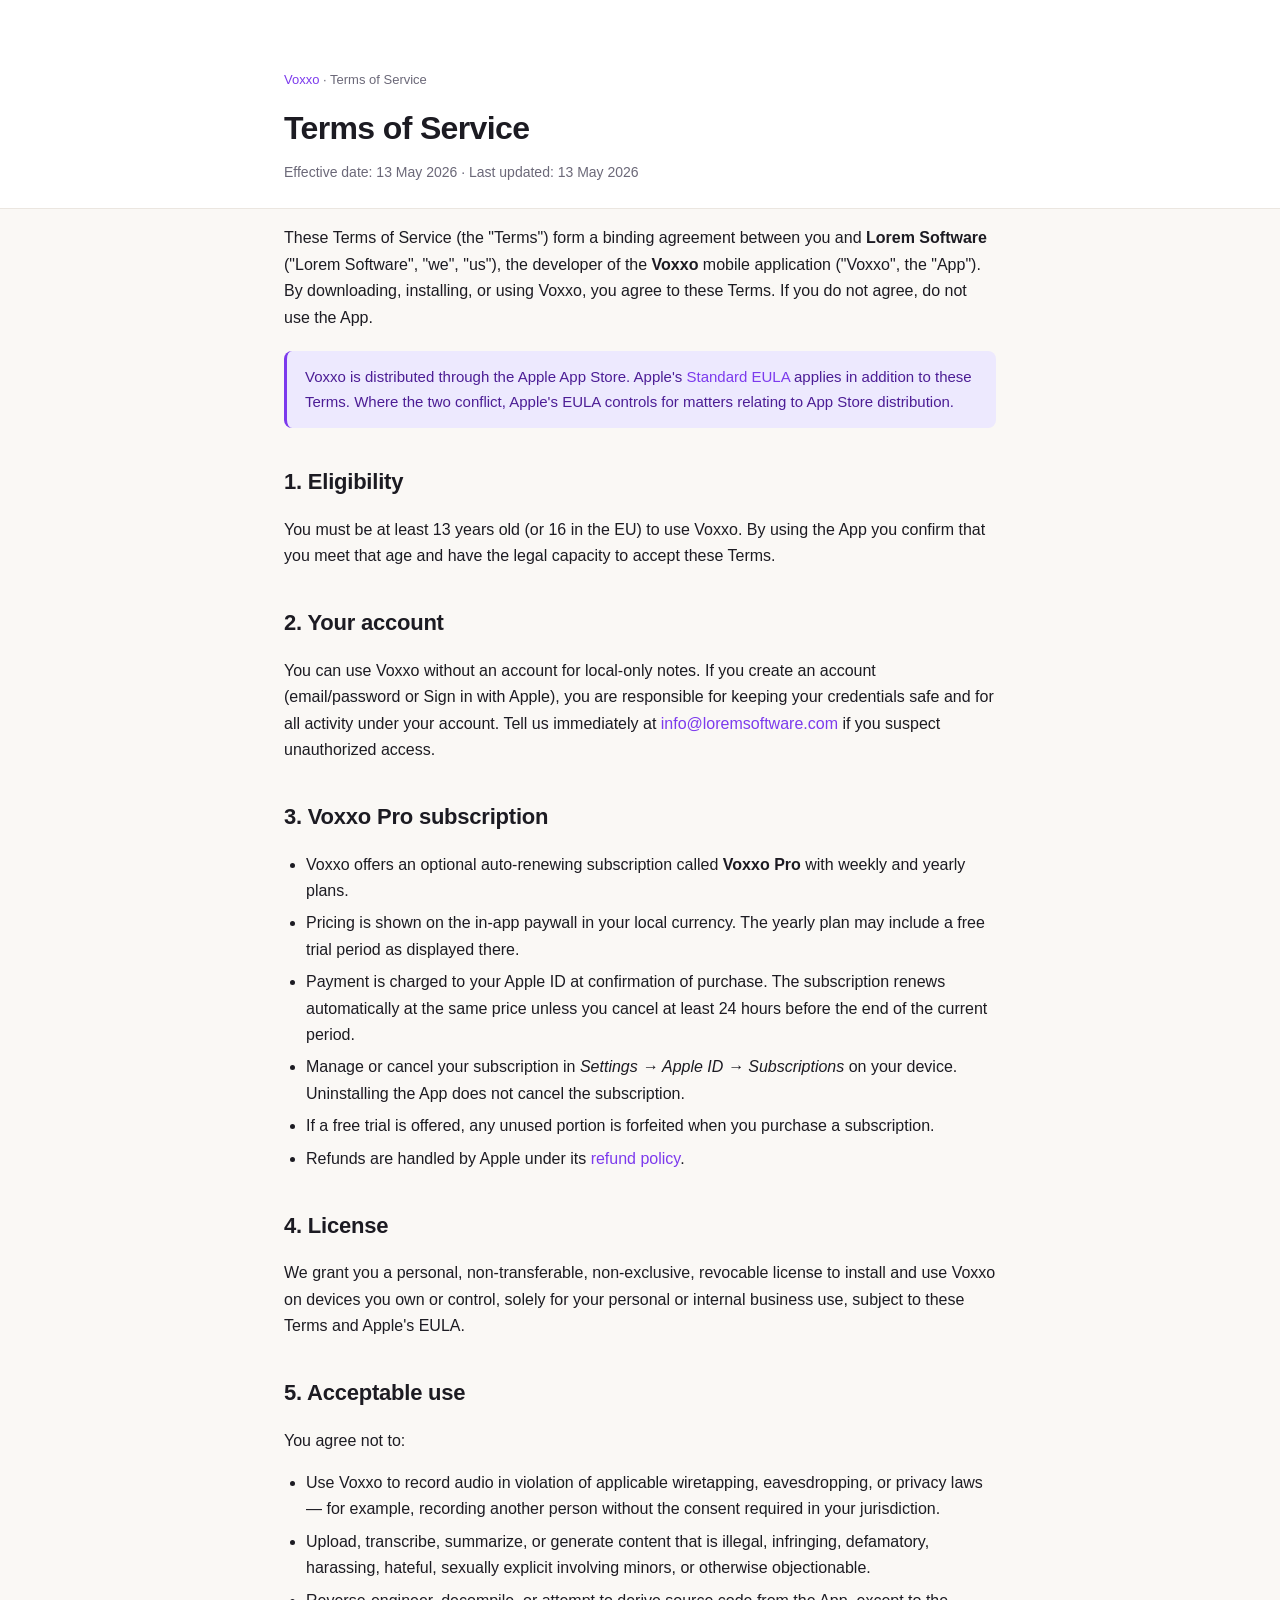
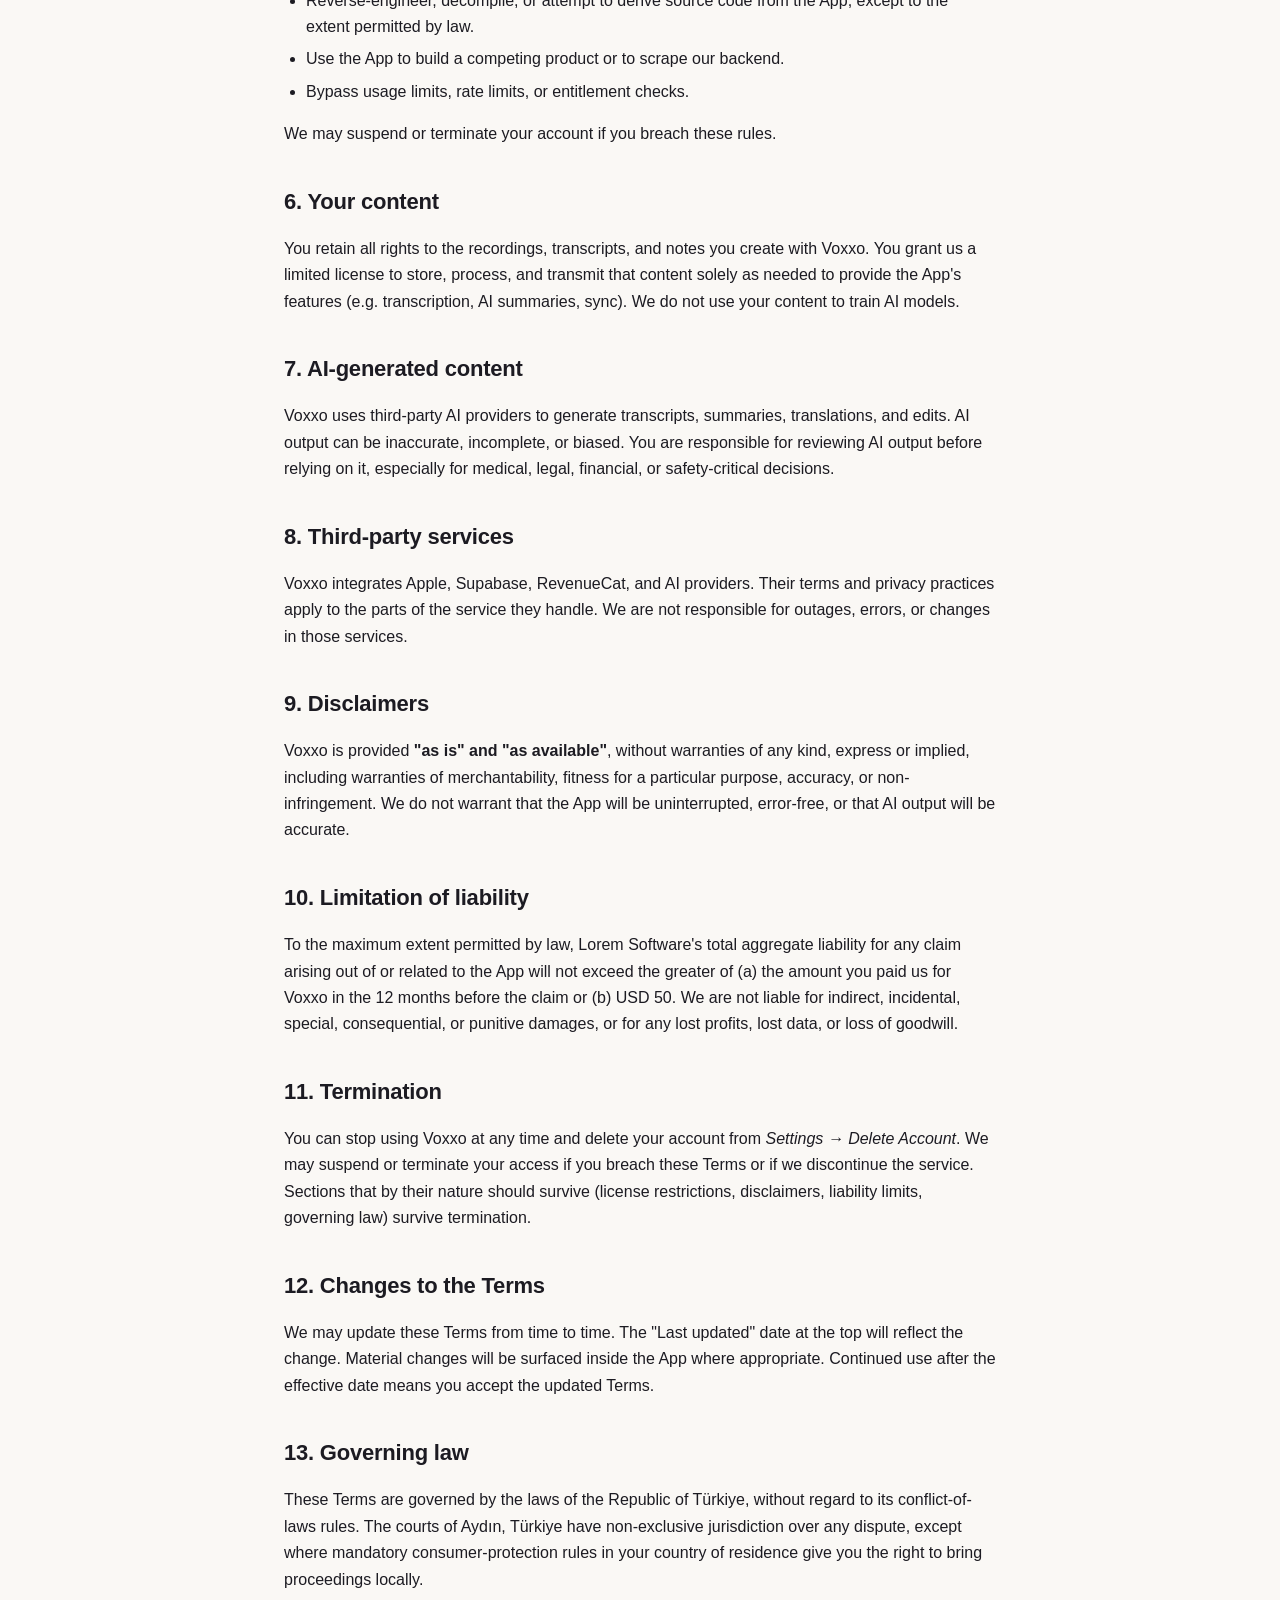
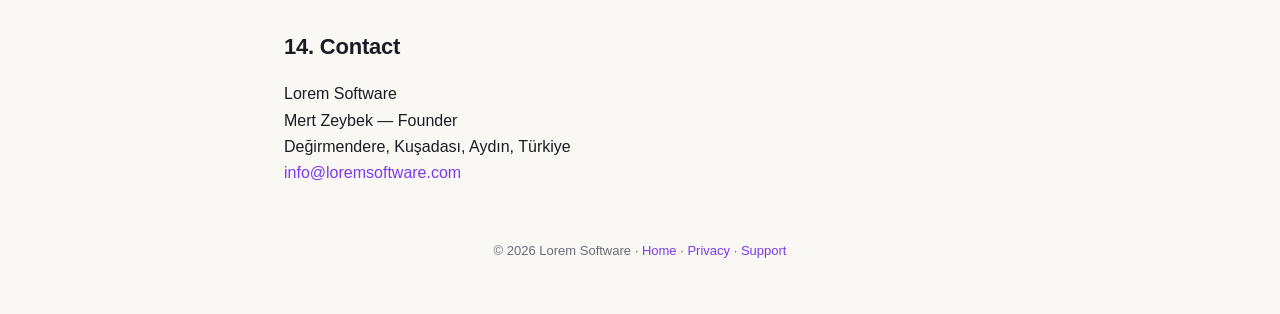
==== terms.html @ 81564e31 "first commit — Voxxo landing & privacy pages Co-Authored-By: Claude Sonnet 4.6 <noreply@anthropic.co" ====
<!DOCTYPE html>
<html lang="en">
<head>
  <meta charset="UTF-8" />
  <meta name="viewport" content="width=device-width, initial-scale=1.0" />
  <title>Terms of Service — Voxxo</title>
  <meta name="description" content="The terms that govern your use of Voxxo." />
  <link rel="stylesheet" href="style.css" />
</head>
<body>
  <div class="page-header">
    <div class="container">
      <p class="crumbs"><a href="index.html">Voxxo</a> · Terms of Service</p>
      <h1>Terms of Service</h1>
      <p class="updated">Effective date: 13 May 2026 · Last updated: 13 May 2026</p>
    </div>
  </div>

  <main class="container">
    <p>
      These Terms of Service (the "Terms") form a binding agreement between you and <strong>Lorem Software</strong>
      ("Lorem Software", "we", "us"), the developer of the <strong>Voxxo</strong> mobile application ("Voxxo", the "App").
      By downloading, installing, or using Voxxo, you agree to these Terms. If you do not agree, do not use the App.
    </p>

    <div class="callout">
      Voxxo is distributed through the Apple App Store. Apple's
      <a href="https://www.apple.com/legal/internet-services/itunes/dev/stdeula/">Standard EULA</a> applies in
      addition to these Terms. Where the two conflict, Apple's EULA controls for matters relating to App Store
      distribution.
    </div>

    <h2>1. Eligibility</h2>
    <p>You must be at least 13 years old (or 16 in the EU) to use Voxxo. By using the App you confirm that you meet that age and have the legal capacity to accept these Terms.</p>

    <h2>2. Your account</h2>
    <p>You can use Voxxo without an account for local-only notes. If you create an account (email/password or Sign in with Apple), you are responsible for keeping your credentials safe and for all activity under your account. Tell us immediately at <a href="mailto:info@loremsoftware.com">info@loremsoftware.com</a> if you suspect unauthorized access.</p>

    <h2>3. Voxxo Pro subscription</h2>
    <ul>
      <li>Voxxo offers an optional auto-renewing subscription called <strong>Voxxo Pro</strong> with weekly and yearly plans.</li>
      <li>Pricing is shown on the in-app paywall in your local currency. The yearly plan may include a free trial period as displayed there.</li>
      <li>Payment is charged to your Apple ID at confirmation of purchase. The subscription renews automatically at the same price unless you cancel at least 24 hours before the end of the current period.</li>
      <li>Manage or cancel your subscription in <em>Settings → Apple ID → Subscriptions</em> on your device. Uninstalling the App does not cancel the subscription.</li>
      <li>If a free trial is offered, any unused portion is forfeited when you purchase a subscription.</li>
      <li>Refunds are handled by Apple under its <a href="https://support.apple.com/HT204084">refund policy</a>.</li>
    </ul>

    <h2>4. License</h2>
    <p>We grant you a personal, non-transferable, non-exclusive, revocable license to install and use Voxxo on devices you own or control, solely for your personal or internal business use, subject to these Terms and Apple's EULA.</p>

    <h2>5. Acceptable use</h2>
    <p>You agree not to:</p>
    <ul>
      <li>Use Voxxo to record audio in violation of applicable wiretapping, eavesdropping, or privacy laws — for example, recording another person without the consent required in your jurisdiction.</li>
      <li>Upload, transcribe, summarize, or generate content that is illegal, infringing, defamatory, harassing, hateful, sexually explicit involving minors, or otherwise objectionable.</li>
      <li>Reverse-engineer, decompile, or attempt to derive source code from the App, except to the extent permitted by law.</li>
      <li>Use the App to build a competing product or to scrape our backend.</li>
      <li>Bypass usage limits, rate limits, or entitlement checks.</li>
    </ul>
    <p>We may suspend or terminate your account if you breach these rules.</p>

    <h2>6. Your content</h2>
    <p>You retain all rights to the recordings, transcripts, and notes you create with Voxxo. You grant us a limited license to store, process, and transmit that content solely as needed to provide the App's features (e.g. transcription, AI summaries, sync). We do not use your content to train AI models.</p>

    <h2>7. AI-generated content</h2>
    <p>Voxxo uses third-party AI providers to generate transcripts, summaries, translations, and edits. AI output can be inaccurate, incomplete, or biased. You are responsible for reviewing AI output before relying on it, especially for medical, legal, financial, or safety-critical decisions.</p>

    <h2>8. Third-party services</h2>
    <p>Voxxo integrates Apple, Supabase, RevenueCat, and AI providers. Their terms and privacy practices apply to the parts of the service they handle. We are not responsible for outages, errors, or changes in those services.</p>

    <h2>9. Disclaimers</h2>
    <p>Voxxo is provided <strong>"as is" and "as available"</strong>, without warranties of any kind, express or implied, including warranties of merchantability, fitness for a particular purpose, accuracy, or non-infringement. We do not warrant that the App will be uninterrupted, error-free, or that AI output will be accurate.</p>

    <h2>10. Limitation of liability</h2>
    <p>To the maximum extent permitted by law, Lorem Software's total aggregate liability for any claim arising out of or related to the App will not exceed the greater of (a) the amount you paid us for Voxxo in the 12 months before the claim or (b) USD 50. We are not liable for indirect, incidental, special, consequential, or punitive damages, or for any lost profits, lost data, or loss of goodwill.</p>

    <h2>11. Termination</h2>
    <p>You can stop using Voxxo at any time and delete your account from <em>Settings → Delete Account</em>. We may suspend or terminate your access if you breach these Terms or if we discontinue the service. Sections that by their nature should survive (license restrictions, disclaimers, liability limits, governing law) survive termination.</p>

    <h2>12. Changes to the Terms</h2>
    <p>We may update these Terms from time to time. The "Last updated" date at the top will reflect the change. Material changes will be surfaced inside the App where appropriate. Continued use after the effective date means you accept the updated Terms.</p>

    <h2>13. Governing law</h2>
    <p>These Terms are governed by the laws of the Republic of Türkiye, without regard to its conflict-of-laws rules. The courts of Aydın, Türkiye have non-exclusive jurisdiction over any dispute, except where mandatory consumer-protection rules in your country of residence give you the right to bring proceedings locally.</p>

    <h2>14. Contact</h2>
    <p>
      Lorem Software<br/>
      Mert Zeybek — Founder<br/>
      Değirmendere, Kuşadası, Aydın, Türkiye<br/>
      <a href="mailto:info@loremsoftware.com">info@loremsoftware.com</a>
    </p>
  </main>

  <footer>
    <div class="container">
      <p>© <span id="year"></span> Lorem Software · <a href="index.html">Home</a> · <a href="privacy.html">Privacy</a> · <a href="support.html">Support</a></p>
    </div>
  </footer>
  <script>document.getElementById('year').textContent = new Date().getFullYear();</script>
</body>
</html>
---- style.css ----
:root {
  --bg: #faf8f5;
  --card: #ffffff;
  --text: #1c1b22;
  --muted: #6b6878;
  --primary: #7c3aed;
  --primary-soft: #ede9fe;
  --border: #ebe6e0;
  --accent: #f97316;
  --danger: #dc2626;
  --max: 760px;
}

* { box-sizing: border-box; }

html, body {
  margin: 0;
  padding: 0;
  background: var(--bg);
  color: var(--text);
  font-family: -apple-system, BlinkMacSystemFont, "Segoe UI", "Inter", Roboto, "Helvetica Neue", Arial, sans-serif;
  font-size: 16px;
  line-height: 1.65;
  -webkit-font-smoothing: antialiased;
}

.container {
  max-width: var(--max);
  margin: 0 auto;
  padding: 0 24px;
}

a {
  color: var(--primary);
  text-decoration: none;
  border-bottom: 1px solid transparent;
  transition: border-color .15s ease;
}
a:hover { border-bottom-color: var(--primary); }

.hero {
  padding: 72px 0 32px;
  background: linear-gradient(180deg, #f5f0ea 0%, var(--bg) 100%);
  border-bottom: 1px solid var(--border);
}
.brand {
  display: flex;
  align-items: center;
  gap: 12px;
  margin-bottom: 28px;
}
.brand-mark {
  width: 36px;
  height: 36px;
  border-radius: 10px;
  background: linear-gradient(135deg, #7c3aed 0%, #5b21b6 100%);
  box-shadow: 0 6px 16px rgba(124, 58, 237, 0.3);
}
.brand-name {
  font-weight: 800;
  font-size: 22px;
  letter-spacing: -0.02em;
}
.hero h1 {
  font-size: 40px;
  line-height: 1.1;
  font-weight: 800;
  letter-spacing: -0.025em;
  margin: 0 0 16px;
}
.hero .lede {
  font-size: 18px;
  color: var(--muted);
  margin: 0;
  max-width: 560px;
}

.page-header {
  padding: 56px 0 24px;
  border-bottom: 1px solid var(--border);
  background: var(--card);
}
.page-header .crumbs {
  font-size: 13px;
  color: var(--muted);
  margin-bottom: 12px;
}
.page-header h1 {
  font-size: 32px;
  font-weight: 800;
  margin: 0 0 6px;
  letter-spacing: -0.02em;
}
.page-header .updated {
  color: var(--muted);
  font-size: 14px;
  margin: 0;
}

main {
  padding: 32px 0 64px;
}

main h2 {
  font-size: 22px;
  font-weight: 700;
  margin: 36px 0 12px;
  letter-spacing: -0.01em;
}
main h3 {
  font-size: 17px;
  font-weight: 700;
  margin: 24px 0 8px;
}
main p, main li { color: var(--text); }
main ul { padding-left: 22px; }
main li { margin-bottom: 6px; }

.callout {
  background: var(--primary-soft);
  border-left: 3px solid var(--primary);
  border-radius: 8px;
  padding: 14px 18px;
  margin: 20px 0;
  color: #4c1d95;
  font-size: 15px;
}
.callout-warn {
  background: #fef2f2;
  border-left-color: var(--danger);
  color: #7f1d1d;
}

.links {
  margin-top: 16px;
}
.link-grid {
  list-style: none;
  padding: 0;
  margin: 16px 0;
  display: grid;
  grid-template-columns: 1fr 1fr;
  gap: 12px;
}
.link-grid a {
  display: block;
  padding: 16px 18px;
  border: 1px solid var(--border);
  border-radius: 12px;
  background: var(--card);
  font-weight: 600;
  border-bottom: 1px solid var(--border);
}
.link-grid a:hover {
  border-color: var(--primary);
}

.contact {
  margin-top: 16px;
  padding: 20px;
  background: var(--card);
  border-radius: 12px;
  border: 1px solid var(--border);
}

footer {
  padding: 24px 0 40px;
  color: var(--muted);
  font-size: 13px;
  text-align: center;
}

table {
  width: 100%;
  border-collapse: collapse;
  margin: 16px 0;
  font-size: 15px;
}
table th, table td {
  border: 1px solid var(--border);
  padding: 10px 12px;
  text-align: left;
  vertical-align: top;
}
table th {
  background: #f3eee8;
  font-weight: 700;
}

@media (max-width: 540px) {
  .hero { padding: 56px 0 24px; }
  .hero h1 { font-size: 32px; }
  .page-header h1 { font-size: 26px; }
  .link-grid { grid-template-columns: 1fr; }
}
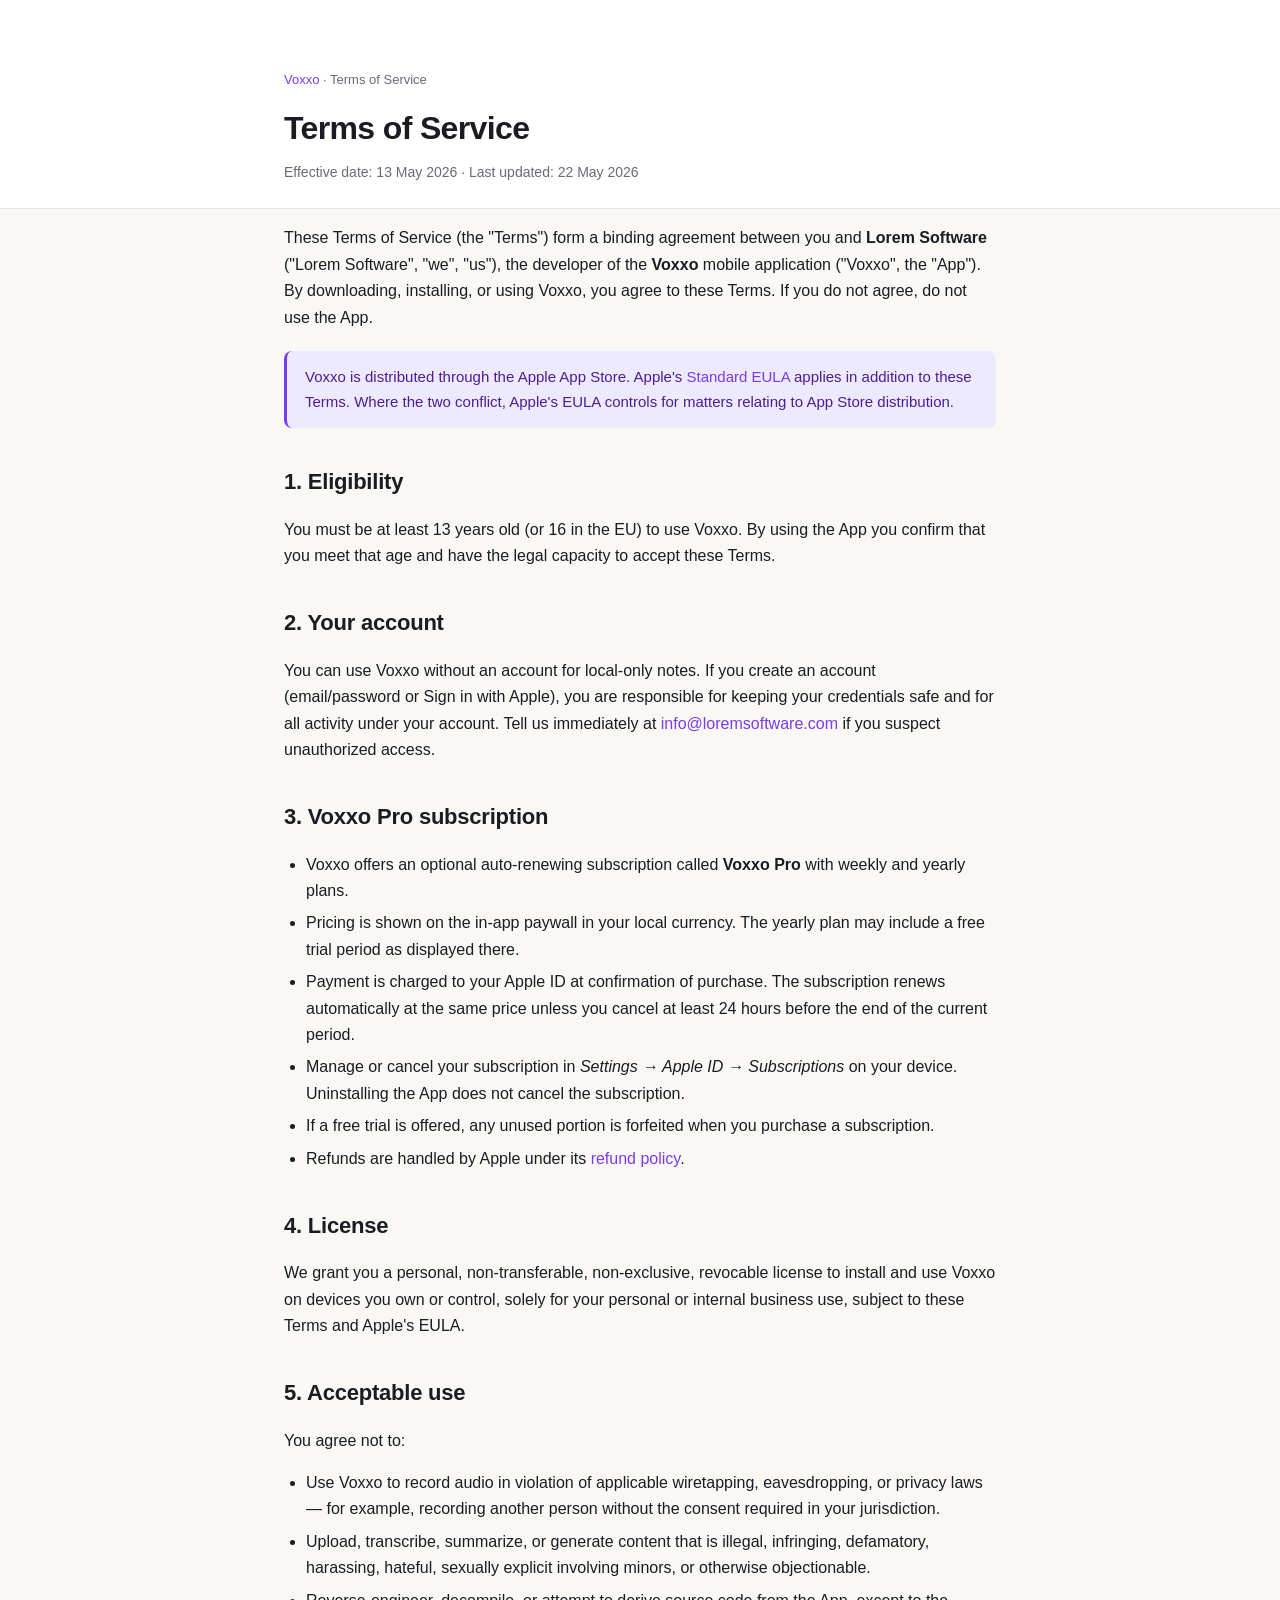
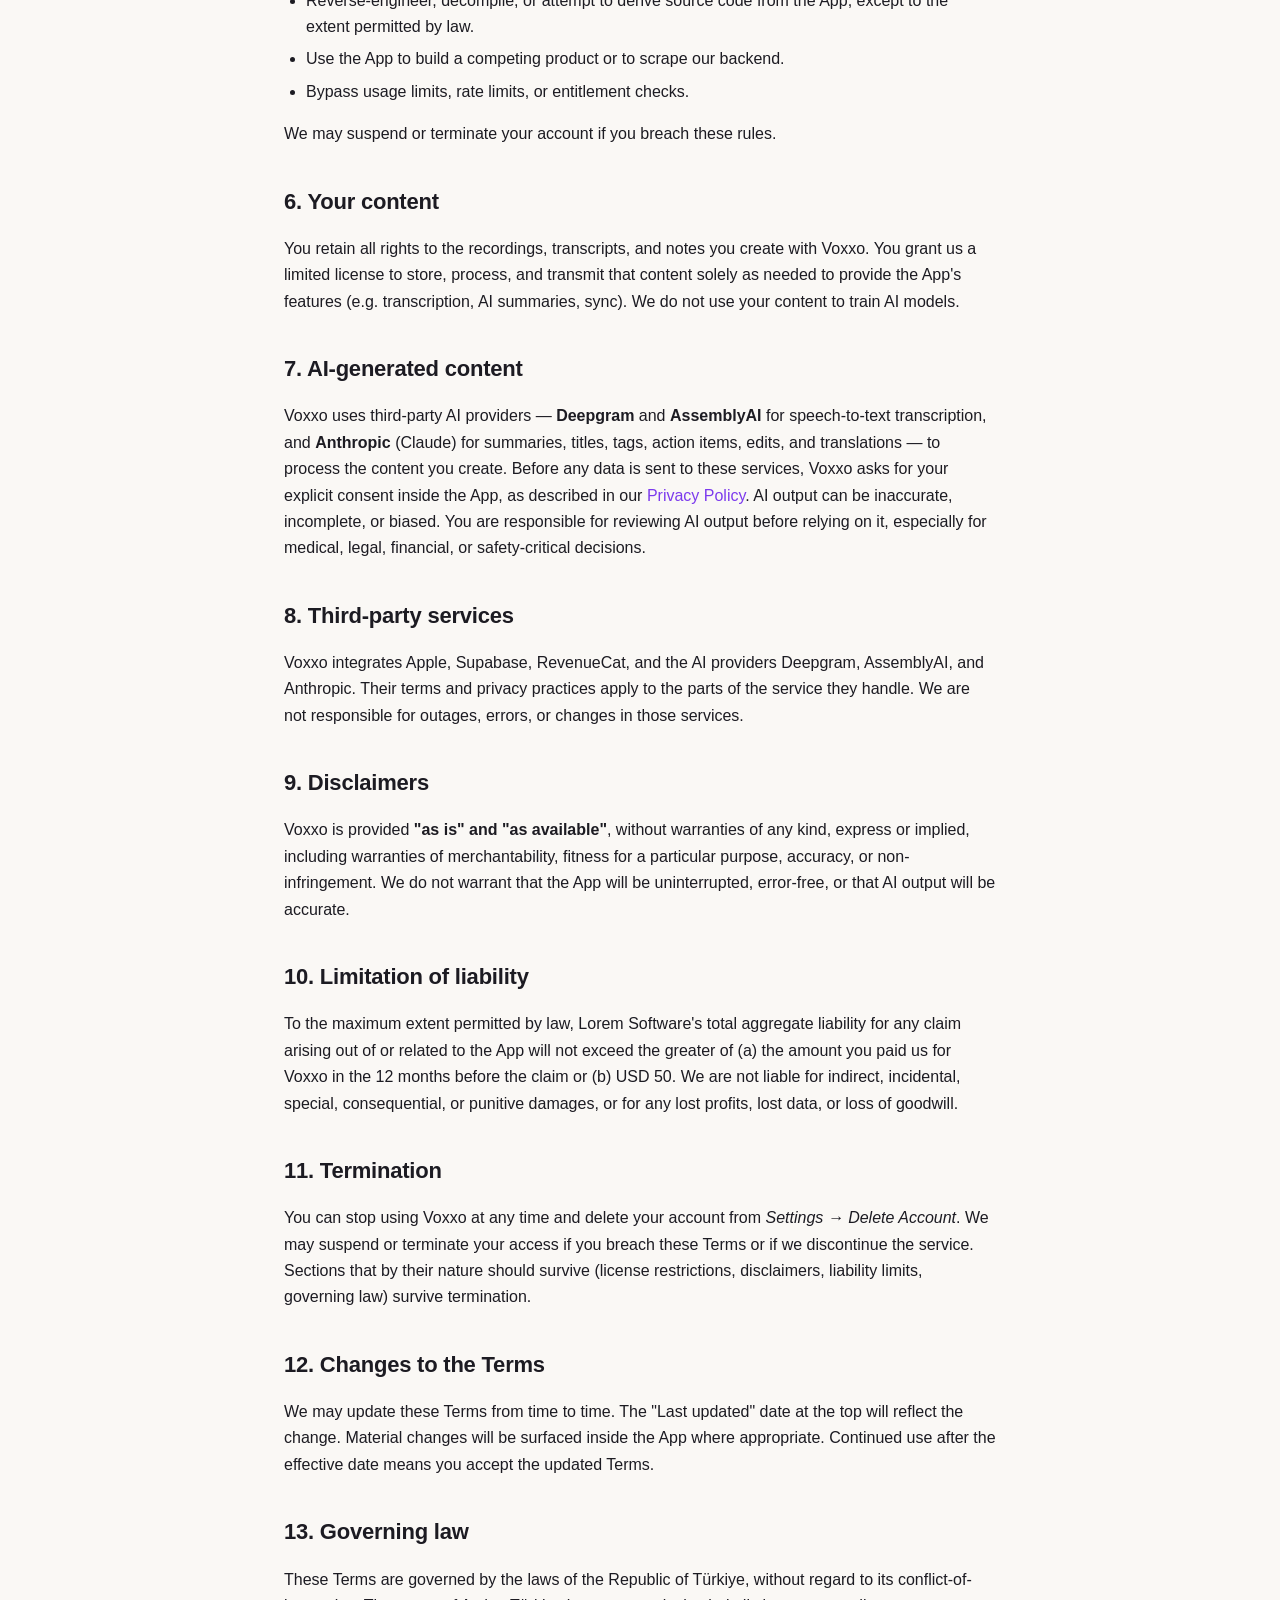
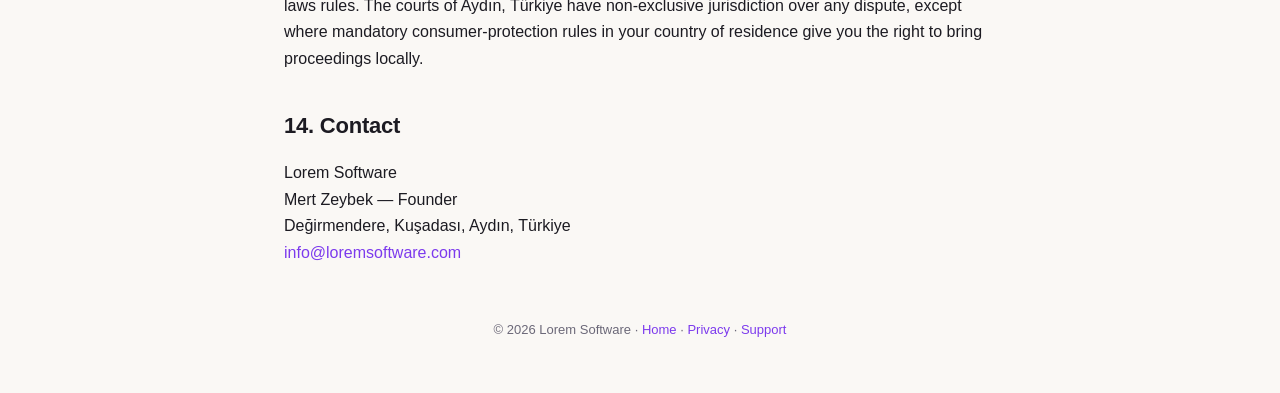
==== commit 86f76035: "Privacy & Terms: describe in-app AI consent dialog Aligns the policy with the app's new pre-recordin" ====
--- a/terms.html
+++ b/terms.html
@@ -12,7 +12,7 @@
     <div class="container">
       <p class="crumbs"><a href="index.html">Voxxo</a> · Terms of Service</p>
       <h1>Terms of Service</h1>
-      <p class="updated">Effective date: 13 May 2026 · Last updated: 13 May 2026</p>
+      <p class="updated">Effective date: 13 May 2026 · Last updated: 22 May 2026</p>
     </div>
   </div>
 
@@ -64,10 +64,10 @@
     <p>You retain all rights to the recordings, transcripts, and notes you create with Voxxo. You grant us a limited license to store, process, and transmit that content solely as needed to provide the App's features (e.g. transcription, AI summaries, sync). We do not use your content to train AI models.</p>
 
     <h2>7. AI-generated content</h2>
-    <p>Voxxo uses third-party AI providers to generate transcripts, summaries, translations, and edits. AI output can be inaccurate, incomplete, or biased. You are responsible for reviewing AI output before relying on it, especially for medical, legal, financial, or safety-critical decisions.</p>
+    <p>Voxxo uses third-party AI providers — <strong>Deepgram</strong> and <strong>AssemblyAI</strong> for speech-to-text transcription, and <strong>Anthropic</strong> (Claude) for summaries, titles, tags, action items, edits, and translations — to process the content you create. Before any data is sent to these services, Voxxo asks for your explicit consent inside the App, as described in our <a href="privacy.html">Privacy Policy</a>. AI output can be inaccurate, incomplete, or biased. You are responsible for reviewing AI output before relying on it, especially for medical, legal, financial, or safety-critical decisions.</p>
 
     <h2>8. Third-party services</h2>
-    <p>Voxxo integrates Apple, Supabase, RevenueCat, and AI providers. Their terms and privacy practices apply to the parts of the service they handle. We are not responsible for outages, errors, or changes in those services.</p>
+    <p>Voxxo integrates Apple, Supabase, RevenueCat, and the AI providers Deepgram, AssemblyAI, and Anthropic. Their terms and privacy practices apply to the parts of the service they handle. We are not responsible for outages, errors, or changes in those services.</p>
 
     <h2>9. Disclaimers</h2>
     <p>Voxxo is provided <strong>"as is" and "as available"</strong>, without warranties of any kind, express or implied, including warranties of merchantability, fitness for a particular purpose, accuracy, or non-infringement. We do not warrant that the App will be uninterrupted, error-free, or that AI output will be accurate.</p>
